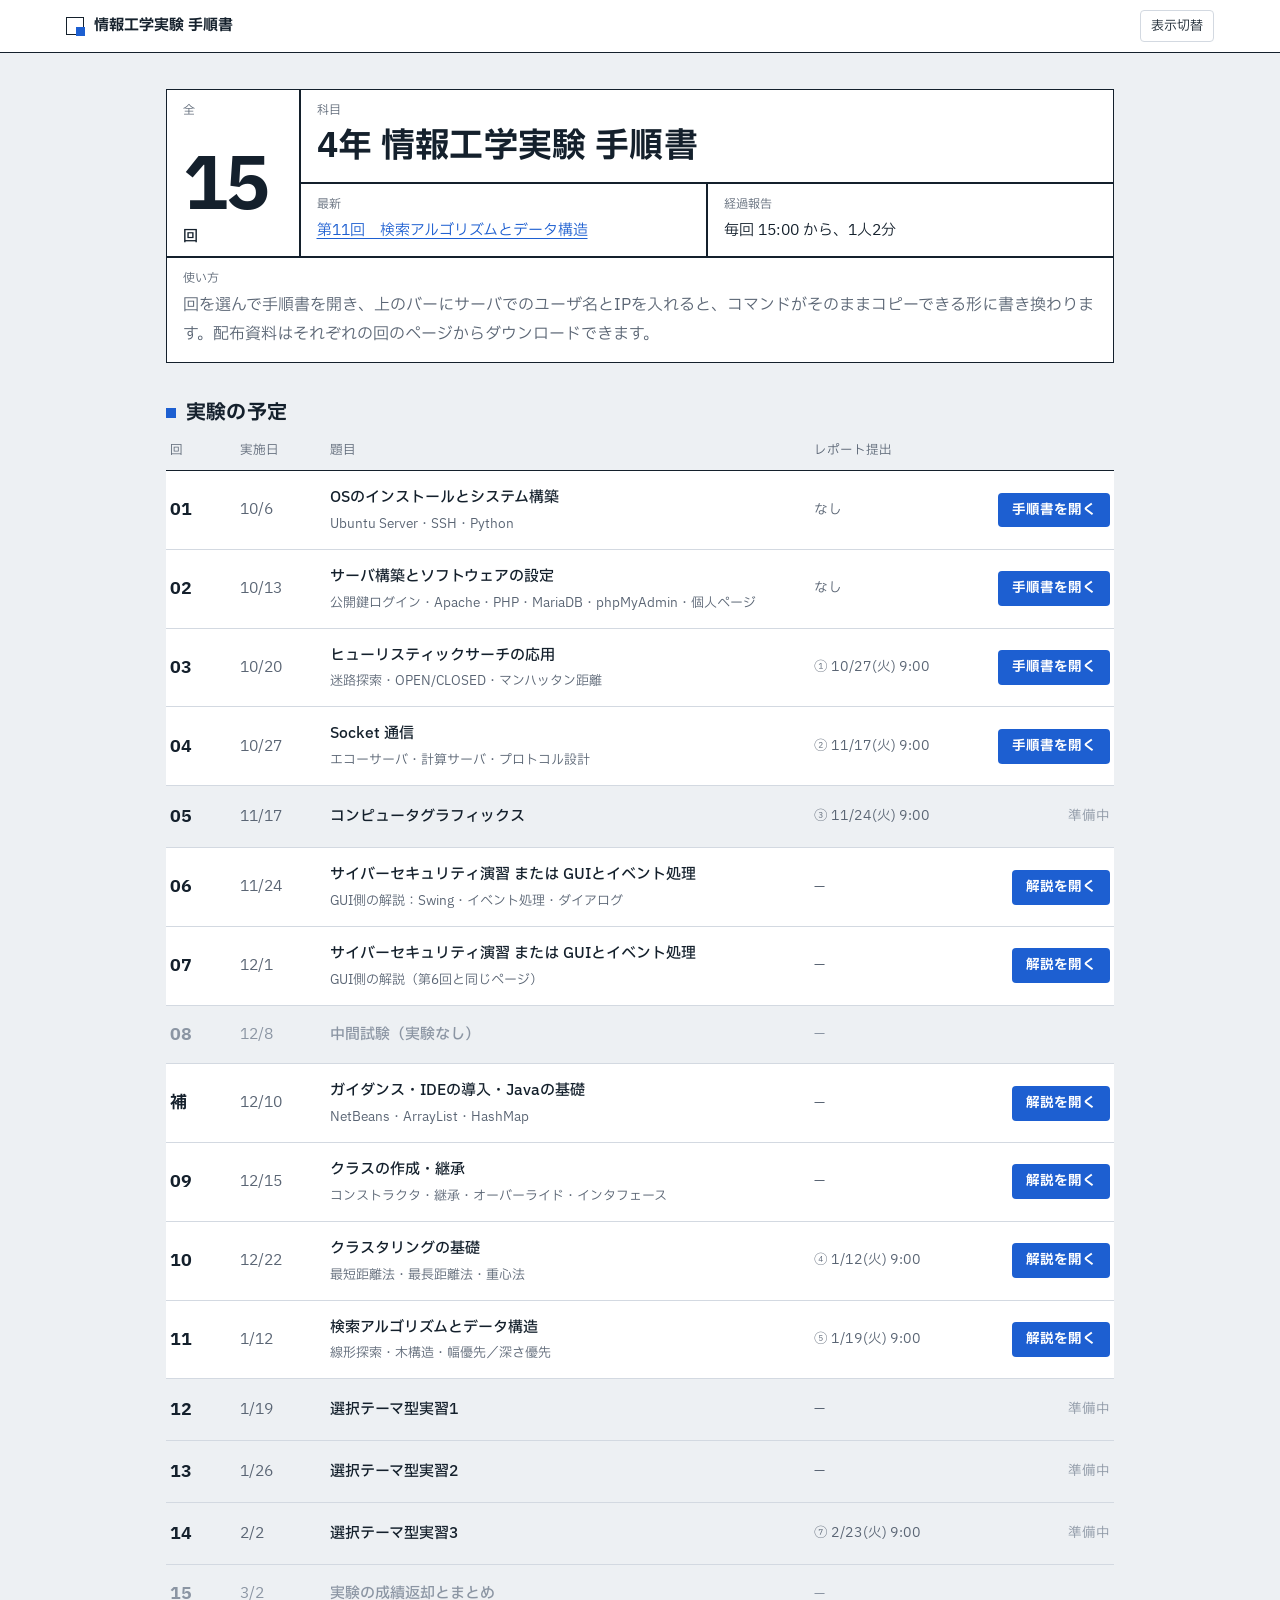
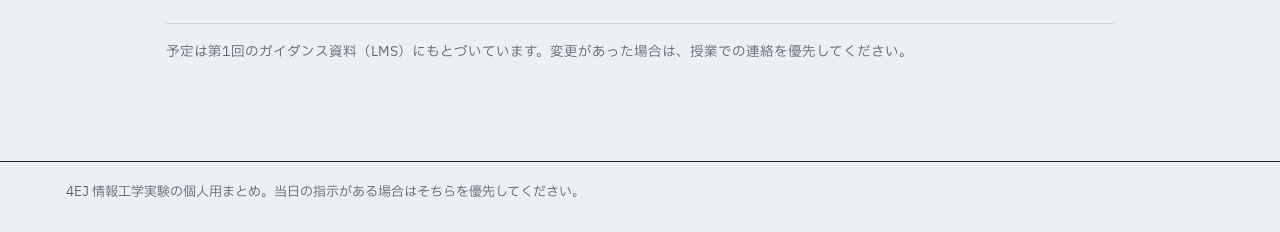
==== index.html @ 569abc3a "第2回につまずき解説を追加、第6〜11回の解説ページを追加 Co-Authored-By: Claude Opus 5.5 <noreply@anthropic.com> Claude-Session" ====
<!DOCTYPE html>
<html lang="ja">
<head>
<meta charset="utf-8">
<meta name="viewport" content="width=device-width, initial-scale=1, viewport-fit=cover">
<title>情報工学実験 手順書</title>
<meta name="description" content="4EJ 情報工学実験の各回の作業手順。コマンドをそのままコピーして進められます。">
<meta name="theme-color" content="#14202C">
<link rel="preconnect" href="https://fonts.googleapis.com"><link rel="preconnect" href="https://fonts.gstatic.com" crossorigin>
<link href="https://fonts.googleapis.com/css2?family=IBM+Plex+Mono:wght@400;500&family=IBM+Plex+Sans+JP:wght@400;500;700&display=swap" rel="stylesheet">
<link rel="stylesheet" href="assets/style.css?v=20261013d">
</head>
<body data-lab="home">
<a class="skip" href="#content">本文へ移動</a>
<header class="topbar"><div class="topbar-in">
  <a class="brand" href="./"><span class="brand-mark" aria-hidden="true"></span>情報工学実験 手順書</a>
  <div class="top-right"><button class="theme-btn" id="theme-btn" type="button">表示切替</button></div>
</div></header>

<main class="home" id="content">
  <section class="tb" aria-label="この手順書について">
    <div class="tb-no"><span class="tb-k">全</span><span class="tb-num">15<small>回</small></span></div>
    <div class="tb-title"><span class="tb-k">科目</span><h1>4年 情報工学実験 手順書</h1></div>
    <div class="tb-date"><span class="tb-k">最新</span><a href="lab11.html">第11回　検索アルゴリズムとデータ構造</a></div>
    <div class="tb-rep"><span class="tb-k">経過報告</span>毎回 15:00 から、1人2分</div>
    <div class="tb-sum"><span class="tb-k">使い方</span>回を選んで手順書を開き、上のバーにサーバでのユーザ名とIPを入れると、コマンドがそのままコピーできる形に書き換わります。配布資料はそれぞれの回のページからダウンロードできます。</div>
  </section>

  <h2 class="sec">実験の予定</h2>
  <div class="reg-head" aria-hidden="true"><span>回</span><span>実施日</span><span>題目</span><span>レポート提出</span><span></span></div>
  <ol class="register">
    <li><a class="reg-row" href="lab1.html"><span class="reg-no">01</span><span class="reg-date">10/6</span><span class="reg-title">OSのインストールとシステム構築<span class="reg-sub">Ubuntu Server・SSH・Python</span></span><span class="reg-rep">なし</span><span class="reg-go">手順書を開く</span></a></li>
    <li><a class="reg-row" href="lab2.html"><span class="reg-no">02</span><span class="reg-date">10/13</span><span class="reg-title">サーバ構築とソフトウェアの設定<span class="reg-sub">公開鍵ログイン・Apache・PHP・MariaDB・phpMyAdmin・個人ページ</span></span><span class="reg-rep">なし</span><span class="reg-go">手順書を開く</span></a></li>
    <li><a class="reg-row" href="lab3.html"><span class="reg-no">03</span><span class="reg-date">10/20</span><span class="reg-title">ヒューリスティックサーチの応用<span class="reg-sub">迷路探索・OPEN/CLOSED・マンハッタン距離</span></span><span class="reg-rep">① 10/27(火) 9:00</span><span class="reg-go">手順書を開く</span></a></li>
    <li><a class="reg-row" href="lab4.html"><span class="reg-no">04</span><span class="reg-date">10/27</span><span class="reg-title">Socket 通信<span class="reg-sub">エコーサーバ・計算サーバ・プロトコル設計</span></span><span class="reg-rep">② 11/17(火) 9:00</span><span class="reg-go">手順書を開く</span></a></li>
    <li><div class="reg-row"><span class="reg-no">05</span><span class="reg-date">11/17</span><span class="reg-title">コンピュータグラフィックス</span><span class="reg-rep">③ 11/24(火) 9:00</span><span class="reg-go soon">準備中</span></div></li>
    <li><a class="reg-row" href="lab6.html"><span class="reg-no">06</span><span class="reg-date">11/24</span><span class="reg-title">サイバーセキュリティ演習 または GUIとイベント処理<span class="reg-sub">GUI側の解説：Swing・イベント処理・ダイアログ</span></span><span class="reg-rep">—</span><span class="reg-go">解説を開く</span></a></li>
    <li><a class="reg-row" href="lab6.html"><span class="reg-no">07</span><span class="reg-date">12/1</span><span class="reg-title">サイバーセキュリティ演習 または GUIとイベント処理<span class="reg-sub">GUI側の解説（第6回と同じページ）</span></span><span class="reg-rep">—</span><span class="reg-go">解説を開く</span></a></li>
    <li><div class="reg-row off"><span class="reg-no">08</span><span class="reg-date">12/8</span><span class="reg-title">中間試験（実験なし）</span><span class="reg-rep">—</span><span class="reg-go soon"></span></div></li>
    <li><a class="reg-row" href="lab-hoko.html"><span class="reg-no">補</span><span class="reg-date">12/10</span><span class="reg-title">ガイダンス・IDEの導入・Javaの基礎<span class="reg-sub">NetBeans・ArrayList・HashMap</span></span><span class="reg-rep">—</span><span class="reg-go">解説を開く</span></a></li>
    <li><a class="reg-row" href="lab9.html"><span class="reg-no">09</span><span class="reg-date">12/15</span><span class="reg-title">クラスの作成・継承<span class="reg-sub">コンストラクタ・継承・オーバーライド・インタフェース</span></span><span class="reg-rep">—</span><span class="reg-go">解説を開く</span></a></li>
    <li><a class="reg-row" href="lab10.html"><span class="reg-no">10</span><span class="reg-date">12/22</span><span class="reg-title">クラスタリングの基礎<span class="reg-sub">最短距離法・最長距離法・重心法</span></span><span class="reg-rep">④ 1/12(火) 9:00</span><span class="reg-go">解説を開く</span></a></li>
    <li><a class="reg-row" href="lab11.html"><span class="reg-no">11</span><span class="reg-date">1/12</span><span class="reg-title">検索アルゴリズムとデータ構造<span class="reg-sub">線形探索・木構造・幅優先／深さ優先</span></span><span class="reg-rep">⑤ 1/19(火) 9:00</span><span class="reg-go">解説を開く</span></a></li>
    <li><div class="reg-row"><span class="reg-no">12</span><span class="reg-date">1/19</span><span class="reg-title">選択テーマ型実習1</span><span class="reg-rep">—</span><span class="reg-go soon">準備中</span></div></li>
    <li><div class="reg-row"><span class="reg-no">13</span><span class="reg-date">1/26</span><span class="reg-title">選択テーマ型実習2</span><span class="reg-rep">—</span><span class="reg-go soon">準備中</span></div></li>
    <li><div class="reg-row"><span class="reg-no">14</span><span class="reg-date">2/2</span><span class="reg-title">選択テーマ型実習3</span><span class="reg-rep">⑦ 2/23(火) 9:00</span><span class="reg-go soon">準備中</span></div></li>
    <li><div class="reg-row off"><span class="reg-no">15</span><span class="reg-date">3/2</span><span class="reg-title">実験の成績返却とまとめ</span><span class="reg-rep">—</span><span class="reg-go soon"></span></div></li>
  </ol>
  <p class="home-note">予定は第1回のガイダンス資料（LMS）にもとづいています。変更があった場合は、授業での連絡を優先してください。</p>
</main>

<footer class="site-foot"><div class="site-foot-in"><span>4EJ 情報工学実験の個人用まとめ。当日の指示がある場合はそちらを優先してください。</span></div></footer>
<script src="assets/app.js?v=20261013d"></script>
</body>
</html>
---- assets/style.css ----
/* 情報工学実験 手順書 — 共通スタイル
   モチーフ：図面の表題欄と実験ノート。線は製図インク、強調は製図用の青、
   書き換わる値だけを蛍光マーカーの黄で示す。 */

:root{
  --bg:#EDF0F3; --surface:#FFFFFF; --ink:#14202C; --sub:#5A6574; --faint:#8B95A3;
  --line:#D3D9E1; --rule:#14202C;
  --accent:#1D5FD1; --accent-soft:#E7EEFC;
  --mark:#FFE36E; --mark-ink:#14202C;
  --ok:#23845A; --ok-soft:#E3F3EA;
  --warn:#C23A2E; --warn-soft:#FBE9E7;
  --tip:#8A5D00; --tip-soft:#FFF5D6; --tip-line:#E3B341;
  --term:#111A24; --term-bar:#1A2633; --term-ink:#E6EDF5; --term-dim:#8D9BB0;
  --c-local:#F2B33D; --c-ssh:#8FB0FF; --c-win:#6FD3A0;
  --sans:"IBM Plex Sans JP","Hiragino Kaku Gothic ProN","Yu Gothic UI","Meiryo",system-ui,sans-serif;
  --mono:"IBM Plex Mono","BIZ UDGothic",Consolas,monospace;
  --radius:4px;
  color-scheme:light;
}
@media (prefers-color-scheme:dark){
  :root:not([data-theme="light"]){
    --bg:#0E141B; --surface:#151E28; --ink:#E5EBF2; --sub:#9AA6B6; --faint:#6C7889;
    --line:#273343; --rule:#C9D3DF;
    --accent:#86A9FF; --accent-soft:#1B2944;
    --ok:#5CC491; --ok-soft:#14301F;
    --warn:#F07C70; --warn-soft:#38201D;
    --tip:#F2C14E; --tip-soft:#2F2710; --tip-line:#8A6A1E;
    --term:#091017; --term-bar:#121B26;
    color-scheme:dark;
  }
}
:root[data-theme="dark"]{
  --bg:#0E141B; --surface:#151E28; --ink:#E5EBF2; --sub:#9AA6B6; --faint:#6C7889;
  --line:#273343; --rule:#C9D3DF;
  --accent:#86A9FF; --accent-soft:#1B2944;
  --ok:#5CC491; --ok-soft:#14301F;
  --warn:#F07C70; --warn-soft:#38201D;
  --tip:#F2C14E; --tip-soft:#2F2710; --tip-line:#8A6A1E;
  --term:#091017; --term-bar:#121B26;
  color-scheme:dark;
}

*,*::before,*::after{box-sizing:border-box}
html{scroll-padding-top:96px;-webkit-text-size-adjust:100%}
@media (prefers-reduced-motion:no-preference){html{scroll-behavior:smooth}}
body{margin:0;background:var(--bg);color:var(--ink);font-family:var(--sans);font-size:16px;line-height:1.85;font-feature-settings:"palt" 0;
  padding-bottom:env(safe-area-inset-bottom,0px)}
a{color:var(--accent);text-underline-offset:3px}
:focus-visible{outline:2px solid var(--accent);outline-offset:2px;border-radius:2px}
h1,h2,h3{line-height:1.4;letter-spacing:.01em}
p{margin:.6em 0}
.skip{position:absolute;left:-9999px;top:0}
.skip:focus{left:16px;top:8px;z-index:50;background:var(--surface);padding:6px 12px}

/* ── 上部バー ─────────────────────────── */
.topbar{position:sticky;top:0;z-index:20;background:var(--surface);border-bottom:1.5px solid var(--rule);padding-top:env(safe-area-inset-top,0px)}
.topbar-in{max-width:1180px;margin:0 auto;padding:10px 16px;display:flex;flex-wrap:wrap;align-items:center;gap:10px 22px}
.brand{display:flex;align-items:center;gap:10px;font-weight:700;color:var(--ink);text-decoration:none;font-size:15px;white-space:nowrap}
.brand-mark{width:18px;height:18px;border:1.5px solid var(--rule);position:relative;flex:none}
.brand-mark::after{content:"";position:absolute;right:-1.5px;bottom:-1.5px;width:9px;height:9px;background:var(--accent)}
.fields{display:flex;flex-wrap:wrap;gap:8px 16px}
.fields label{display:flex;align-items:center;gap:8px;font-size:13px;color:var(--sub)}
.fields input{font-family:var(--mono);font-size:14px;width:152px;padding:5px 9px;border:1.5px solid var(--line);border-radius:var(--radius);background:var(--bg);color:var(--ink)}
.fields input:focus{outline:none;border-color:var(--accent);background:var(--surface)}
.fields input:not(:placeholder-shown){background:var(--mark);color:var(--mark-ink);border-color:var(--mark)}
.top-right{margin-left:auto;display:flex;align-items:center;gap:14px}
.prog{display:flex;align-items:center;gap:8px;font-size:13px;color:var(--sub);font-variant-numeric:tabular-nums}
.prog-track{width:96px;height:4px;background:var(--line)}
.prog-fill{height:100%;width:0;background:var(--ok);transition:width .25s}
.theme-btn{font:inherit;font-size:13px;color:var(--ink);background:none;border:1.5px solid var(--line);border-radius:var(--radius);padding:3px 10px;cursor:pointer}
.theme-btn:hover{border-color:var(--ink)}

/* ── 2カラム ─────────────────────────── */
.layout{max-width:1180px;margin:0 auto;padding:0 16px;display:grid;grid-template-columns:1fr;gap:0 48px}
@media (min-width:1040px){.layout{grid-template-columns:232px minmax(0,1fr)}}
main{min-width:0;max-width:780px;padding:32px 0 80px}

.rail{display:none}
@media (min-width:1040px){
  .rail{display:block}
  .rail-in{position:sticky;top:92px;max-height:calc(100vh - 110px);overflow:auto;padding:32px 0 24px}
}
.rail-title{font-size:12.5px;color:var(--sub);margin:0 0 8px;font-weight:700}
#toc{list-style:none;margin:0;padding:0;border-left:1.5px solid var(--line)}
#toc li a{display:grid;grid-template-columns:28px 1fr;gap:4px;padding:5px 0 5px 12px;margin-left:-1.5px;border-left:1.5px solid transparent;color:var(--sub);text-decoration:none;font-size:13.5px;line-height:1.5}
#toc li a:hover{color:var(--ink)}
#toc .tn{font-variant-numeric:tabular-nums;color:var(--faint)}
#toc li.active a{border-left-color:var(--accent);color:var(--ink);font-weight:700}
#toc li.active .tn{color:var(--accent)}
#toc li.done a{color:var(--faint);text-decoration:line-through;text-decoration-color:var(--line)}
#toc li.done .tn{color:var(--ok)}
.rail-extra{list-style:none;margin:18px 0 0;padding:14px 0 0;border-top:1.5px solid var(--line);font-size:13.5px}
.rail-extra a{color:var(--sub);text-decoration:none;display:block;padding:3px 0}
.rail-extra a:hover{color:var(--ink)}

/* 狭い画面では目次を本文の上に折りたたんで出す */
.toc-inline{margin:0 0 28px;border:1.5px solid var(--line);background:var(--surface);border-radius:var(--radius)}
.toc-inline summary{cursor:pointer;padding:10px 16px;font-weight:700;font-size:15px}
.toc-inline ol{margin:0;padding:4px 16px 14px 2.6em;font-size:14.5px}
.toc-inline li.done a{color:var(--faint);text-decoration:line-through}
@media (min-width:1040px){.toc-inline{display:none}}

/* ── 表題欄 ─────────────────────────── */
.tb{display:grid;grid-template-columns:132px 1fr 1fr;grid-template-areas:"no title title" "no date rep" "sum sum sum";
  gap:1.5px;background:var(--rule);border:1.5px solid var(--rule);margin:0 0 36px}
.tb>*{background:var(--surface);padding:12px 16px;min-width:0}
.tb-k{display:block;font-size:12px;color:var(--sub);line-height:1.4;margin-bottom:4px}
.tb-no{grid-area:no;display:flex;flex-direction:column;justify-content:space-between}
.tb-num{font-size:72px;font-weight:700;line-height:.9;letter-spacing:-.04em;font-variant-numeric:tabular-nums}
.tb-num small{display:block;font-size:15px;font-weight:500;letter-spacing:0;margin-top:10px;line-height:1}
.tb-title{grid-area:title}
.tb-title h1{font-size:clamp(24px,3.6vw,34px);margin:0;font-weight:700}
.tb-date{grid-area:date}.tb-rep{grid-area:rep}.tb-sum{grid-area:sum;color:var(--sub)}
.tb-date,.tb-rep{font-size:15px}
@media (max-width:620px){
  .tb{grid-template-columns:96px 1fr;grid-template-areas:"no title" "date date" "rep rep" "sum sum"}
  .tb-num{font-size:52px}
}

/* ── 見出しと汎用ブロック ─────────────────── */
.sec{font-size:20px;margin:0 0 12px;display:flex;align-items:center;gap:10px}
.sec::before{content:"";width:10px;height:10px;background:var(--accent);flex:none}
.panel{background:var(--surface);border:1.5px solid var(--line);border-radius:var(--radius);padding:20px 22px;margin:0 0 28px}
.panel>:first-child{margin-top:0}
.panel ul{margin:8px 0;padding-left:1.3em}
.panel li{margin:4px 0}

.legend{display:flex;flex-wrap:wrap;gap:8px 18px;margin:14px 0 4px;font-size:13.5px;color:var(--sub)}
.where{display:inline-flex;align-items:center;gap:7px;font-size:13px;font-weight:500}
.where::before{content:"";width:9px;height:9px;border-radius:50%;flex:none}
.w-local::before{background:var(--c-local)}.w-ssh::before{background:var(--c-ssh)}.w-win::before{background:var(--c-win)}
.legend .where{color:var(--ink)}
.legend .w-local::before{box-shadow:0 0 0 1.5px #B9821A inset}
.legend .w-ssh::before{box-shadow:0 0 0 1.5px #4F74D9 inset}
.legend .w-win::before{box-shadow:0 0 0 1.5px #2E9A63 inset}

.box{border-radius:var(--radius);padding:12px 16px;margin:14px 0;font-size:15px;border:1.5px solid}
.box strong{display:block;margin-bottom:2px}
.warn{background:var(--warn-soft);border-color:var(--warn)}.warn strong{color:var(--warn)}
.tip{background:var(--tip-soft);border-color:var(--tip-line)}.tip strong{color:var(--tip)}
.ok{background:var(--ok-soft);border-color:var(--ok)}.ok strong{color:var(--ok)}

.why{font-size:14.5px;color:var(--sub);border-left:2px solid var(--line);padding:1px 0 1px 12px;margin:12px 0}

kbd{font-family:var(--mono);font-size:12.5px;border:1px solid var(--line);border-bottom-width:2.5px;border-radius:3px;padding:0 5px;background:var(--bg);color:var(--ink);white-space:nowrap}
code.i{font-family:var(--mono);font-size:.875em;background:var(--bg);border:1px solid var(--line);border-radius:3px;padding:0 4px;word-break:break-all}

.tbl{overflow-x:auto;margin:12px 0}
table{border-collapse:collapse;width:100%;font-size:14.5px;min-width:480px}
th,td{border-bottom:1px solid var(--line);padding:8px 10px;text-align:left;vertical-align:top}
th{font-weight:700;font-size:13px;color:var(--sub);border-bottom:1.5px solid var(--rule)}
tbody tr:last-child td{border-bottom:0}

details{margin:14px 0;border:1.5px dashed var(--line);border-radius:var(--radius);padding:8px 14px}
details summary{cursor:pointer;font-weight:700;font-size:15px}
details[open] summary{margin-bottom:6px}

/* ── 配布資料 ─────────────────────────── */
.files{margin:0 0 40px}
.file-list{list-style:none;margin:0;padding:0;border-top:1.5px solid var(--rule)}
.file{display:grid;grid-template-columns:48px minmax(0,1fr) auto;align-items:center;gap:6px 16px;padding:14px 4px;border-bottom:1px solid var(--line)}
.ftype{width:40px;height:48px;border:1.5px solid var(--rule);display:flex;align-items:flex-end;justify-content:center;padding-bottom:5px;font-size:11px;font-weight:700;position:relative;background:var(--surface)}
.ftype::before{content:"";position:absolute;top:-1.5px;right:-1.5px;width:12px;height:12px;background:var(--bg);border-left:1.5px solid var(--rule);border-bottom:1.5px solid var(--rule)}
.ftype.pdf{color:var(--warn)}.ftype.zip{color:var(--accent)}
.fname{font-weight:700;color:var(--ink);text-decoration:none}
.fname:hover{color:var(--accent);text-decoration:underline}
.fdesc{display:block;font-size:13.5px;color:var(--sub);line-height:1.6}
.fsize{font-size:12.5px;color:var(--faint);font-variant-numeric:tabular-nums;white-space:nowrap}
.factions{display:flex;gap:8px;align-items:center}
.fbtn{font-size:13.5px;font-weight:700;text-decoration:none;padding:6px 14px;border-radius:var(--radius);border:1.5px solid var(--accent);color:var(--accent);white-space:nowrap}
.fbtn.primary{background:var(--accent);color:var(--surface)}
.fbtn:hover{filter:brightness(1.08)}
@media (max-width:620px){.file{grid-template-columns:48px minmax(0,1fr)}.factions{grid-column:2}}
.files-note{font-size:13.5px;color:var(--sub);margin-top:10px}

/* 手順中の小さなダウンロード欄 */
.dl{display:flex;align-items:center;gap:12px;flex-wrap:wrap;border:1.5px solid var(--line);border-radius:var(--radius);padding:10px 14px;margin:12px 0}
.dl a.btn{font-weight:700;font-size:14px;text-decoration:none;color:var(--surface);background:var(--accent);padding:5px 14px;border-radius:var(--radius)}
.dl .meta{font-size:13.5px;color:var(--sub)}

/* ── パート見出し・図 ─────────────────────── */
h2.part{font-size:24px;margin:56px 0 8px;padding-top:18px;border-top:1.5px solid var(--rule)}
.part-lead{max-width:66ch;margin:6px 0 16px}
.diagram{display:flex;flex-wrap:wrap;align-items:center;gap:10px;margin:16px 0 30px}
.d-box{flex:1 1 230px;background:var(--surface);border:1.5px solid var(--rule);padding:12px 14px}
.d-title{font-weight:700;margin-bottom:6px;font-size:14.5px}
.d-key{font-family:var(--mono);font-size:13px;padding:6px 9px;margin:6px 0;word-break:break-all;border-left:4px solid}
.d-key small{display:block;font-family:var(--sans);font-size:12.5px;color:var(--sub)}
.d-key.priv{background:var(--warn-soft);border-color:var(--warn)}
.d-key.pub{background:var(--accent-soft);border-color:var(--accent)}
.d-arrow{flex:0 0 auto;font-size:13px;font-weight:700;color:var(--accent);text-align:center;padding:4px 8px}
.d-arrow::after{content:"";display:block;margin:4px auto 0;width:0;height:0;border-left:12px solid var(--accent);border-top:8px solid transparent;border-bottom:8px solid transparent}
@media (max-width:560px){.d-arrow::after{border-left:8px solid transparent;border-right:8px solid transparent;border-top:12px solid var(--accent);border-bottom:0}}

/* ── 手順 ─────────────────────────── */
.step{background:var(--surface);border:1.5px solid var(--line);border-radius:var(--radius);padding:22px 24px 24px;margin:0 0 22px;position:relative}
.step-head{display:flex;gap:16px;align-items:flex-start;margin-bottom:6px}
.num{flex:none;width:42px;height:42px;display:grid;place-items:center;border:1.5px solid var(--rule);font-weight:700;font-size:18px;font-variant-numeric:tabular-nums;background:var(--surface)}
.step.done{border-color:var(--ok)}
.step.done .num{background:var(--ok);border-color:var(--ok);color:var(--surface)}
.step h2{font-size:20px;margin:0}
.slide{display:inline-block;margin-top:4px;font-size:12.5px;color:var(--sub)}
.slide::before{content:"対応：";color:var(--faint)}
.done-toggle{margin-left:auto;flex:none;display:flex;align-items:center;gap:6px;font-size:13px;color:var(--sub);cursor:pointer;user-select:none;padding:4px 0 0}
.done-toggle input{width:18px;height:18px;accent-color:var(--ok);margin:0}
.step h3{font-size:16px;margin:24px 0 4px}
.step ul,.step ol{margin:8px 0;padding-left:1.4em}
.step li{margin:3px 0}
.step.special{border-color:var(--rule)}
.step.special .num{background:var(--ink);color:var(--surface);border-color:var(--ink)}
@media (max-width:560px){.step{padding:18px 16px 20px}.step-head{gap:12px}.done-toggle span{display:none}}

/* ── コード（端末） ─────────────────────── */
.code{margin:12px 0 16px;border-radius:var(--radius);overflow:hidden;background:var(--term)}
.code-top{display:flex;align-items:center;gap:10px;padding:6px 6px 6px 12px;background:var(--term-bar);border-bottom:1px solid rgba(255,255,255,.06)}
.code-top .where{color:var(--term-dim);font-weight:400}
.copy{margin-left:auto;font:inherit;font-size:12.5px;font-weight:700;color:var(--term-ink);background:rgba(255,255,255,.08);border:1px solid rgba(255,255,255,.14);border-radius:3px;padding:3px 12px;cursor:pointer}
.copy:hover{background:rgba(255,255,255,.16)}
.copy.ok{color:#0B1A12;background:var(--c-win);border-color:var(--c-win)}
.code pre{margin:0;padding:12px 16px 14px;overflow-x:auto;font-family:var(--mono);font-size:14px;line-height:1.7;color:var(--term-ink);white-space:pre;tab-size:4}
.code .ph{color:var(--mark-ink);background:var(--mark);border-radius:2px;padding:0 2px}

/* ── 報告例 ─────────────────────────── */
.report{border-left:4px solid var(--tip-line);background:var(--tip-soft);padding:12px 18px;font-size:15px}
.report p:first-child{margin-top:0}.report p:last-child{margin-bottom:0}

/* ── フッター ─────────────────────────── */
.site-foot{border-top:1.5px solid var(--rule);margin-top:24px}
.site-foot-in{max-width:1180px;margin:0 auto;padding:18px 16px 28px;display:flex;flex-wrap:wrap;gap:8px 24px;font-size:13px;color:var(--sub)}
.site-foot a{color:var(--sub)}

/* ── 一覧ページ ─────────────────────────── */
.home{max-width:980px;margin:0 auto;padding:36px 16px 64px}
.reg-head,.reg-row{display:grid;grid-template-columns:56px 76px minmax(0,1fr) 150px 132px;gap:0 14px;align-items:center}
.reg-head{font-size:12.5px;color:var(--sub);padding:0 4px 8px;border-bottom:1.5px solid var(--rule)}
.register{list-style:none;margin:0;padding:0}
.reg-row{padding:13px 4px;border-bottom:1px solid var(--line);color:var(--ink);text-decoration:none;font-size:15px}
.reg-no{font-weight:700;font-variant-numeric:tabular-nums;font-size:17px}
.reg-date{font-variant-numeric:tabular-nums;color:var(--sub)}
.reg-title{font-weight:500}
.reg-sub{display:block;font-size:13px;color:var(--sub);font-weight:400}
.reg-rep{font-size:13.5px;color:var(--sub)}
.reg-go{justify-self:end;font-size:13.5px;font-weight:700;padding:5px 14px;border-radius:var(--radius);white-space:nowrap}
a.reg-row .reg-go{background:var(--accent);color:var(--surface)}
a.reg-row{background:var(--surface)}
a.reg-row:hover .reg-title{color:var(--accent);text-decoration:underline;text-underline-offset:3px}
.reg-row .reg-go.soon{color:var(--faint);font-weight:400;padding-right:0}
.reg-row.off{color:var(--faint)}
.reg-row.off .reg-date,.reg-row.off .reg-rep{color:var(--faint)}
@media (max-width:760px){
  .reg-head{display:none}
  .reg-row{grid-template-columns:44px minmax(0,1fr) auto;grid-template-areas:"no title go" "no meta go";gap:2px 12px}
  .reg-no{grid-area:no;align-self:start}
  .reg-title{grid-area:title}
  .reg-date,.reg-rep{grid-area:meta;font-size:13px}
  .reg-rep{display:none}
  .reg-go{grid-area:go}
}
.home-note{font-size:13.5px;color:var(--sub);margin-top:16px}
.mark{background:var(--mark);color:var(--mark-ink);padding:0 3px;border-radius:2px}
.note{display:block;font-size:13.5px;color:var(--sub)}

/* ── 一覧へ戻る ─────────────────────── */
.back{display:inline-flex;align-items:center;gap:8px;font-size:14px;font-weight:700;color:var(--surface);background:var(--ink);text-decoration:none;padding:6px 14px 6px 12px;border-radius:var(--radius);white-space:nowrap}
.back::before{content:"";width:7px;height:7px;border-left:2px solid currentColor;border-bottom:2px solid currentColor;transform:rotate(45deg);margin-right:1px}
.back:hover{background:var(--accent)}
@media (max-width:620px){.brand-sub{display:none}}
.crumb{display:flex;flex-wrap:wrap;gap:4px 8px;font-size:13.5px;color:var(--sub);margin:0 0 12px}
.crumb a{color:var(--accent)}
.pager{display:grid;grid-template-columns:1fr auto 1fr;gap:12px;align-items:stretch;margin:40px 0 0;padding-top:24px;border-top:1.5px solid var(--rule)}
.pager-item{display:block;border:1.5px solid var(--line);background:var(--surface);border-radius:var(--radius);padding:10px 14px;color:var(--ink);text-decoration:none;font-weight:700;font-size:14.5px;line-height:1.5}
.pager-item:last-child{text-align:right}
a.pager-item:hover{border-color:var(--accent);color:var(--accent)}
.pager-item.empty{color:var(--faint);font-weight:400;background:transparent;border-style:dashed}
.pager-k{display:block;font-size:12px;font-weight:400;color:var(--sub)}
.pager-home{display:flex;align-items:center;justify-content:center;padding:0 22px;background:var(--ink);color:var(--surface);font-weight:700;text-decoration:none;border-radius:var(--radius);font-size:15px;white-space:nowrap}
.pager-home:hover{background:var(--accent)}
@media (max-width:620px){.pager{grid-template-columns:1fr 1fr}.pager-home{grid-column:1/-1;grid-row:1;padding:12px}}
@media (max-width:620px){.topbar{position:static}html{scroll-padding-top:16px}}

/* ── 補足の手順 ─────────────────────── */
.xtag{display:inline-block;margin-top:4px;font-size:12px;font-weight:700;line-height:1.6;color:var(--tip);background:var(--tip-soft);border:1px solid var(--tip-line);padding:0 8px;border-radius:3px}
.step.extra{border-style:dashed;border-color:var(--tip-line)}
.step.extra .num{border-style:dashed;border-color:var(--tip-line);color:var(--tip)}
.step.extra.done .num{border-style:solid;color:var(--surface)}
#toc .tx{display:inline-block;margin-left:6px;font-size:11px;font-weight:700;color:var(--tip);text-decoration:none}
.rail-prog{font-weight:400;color:var(--faint);margin-left:4px;font-variant-numeric:tabular-nums}
.rail-track{width:100%;margin:0 0 12px}
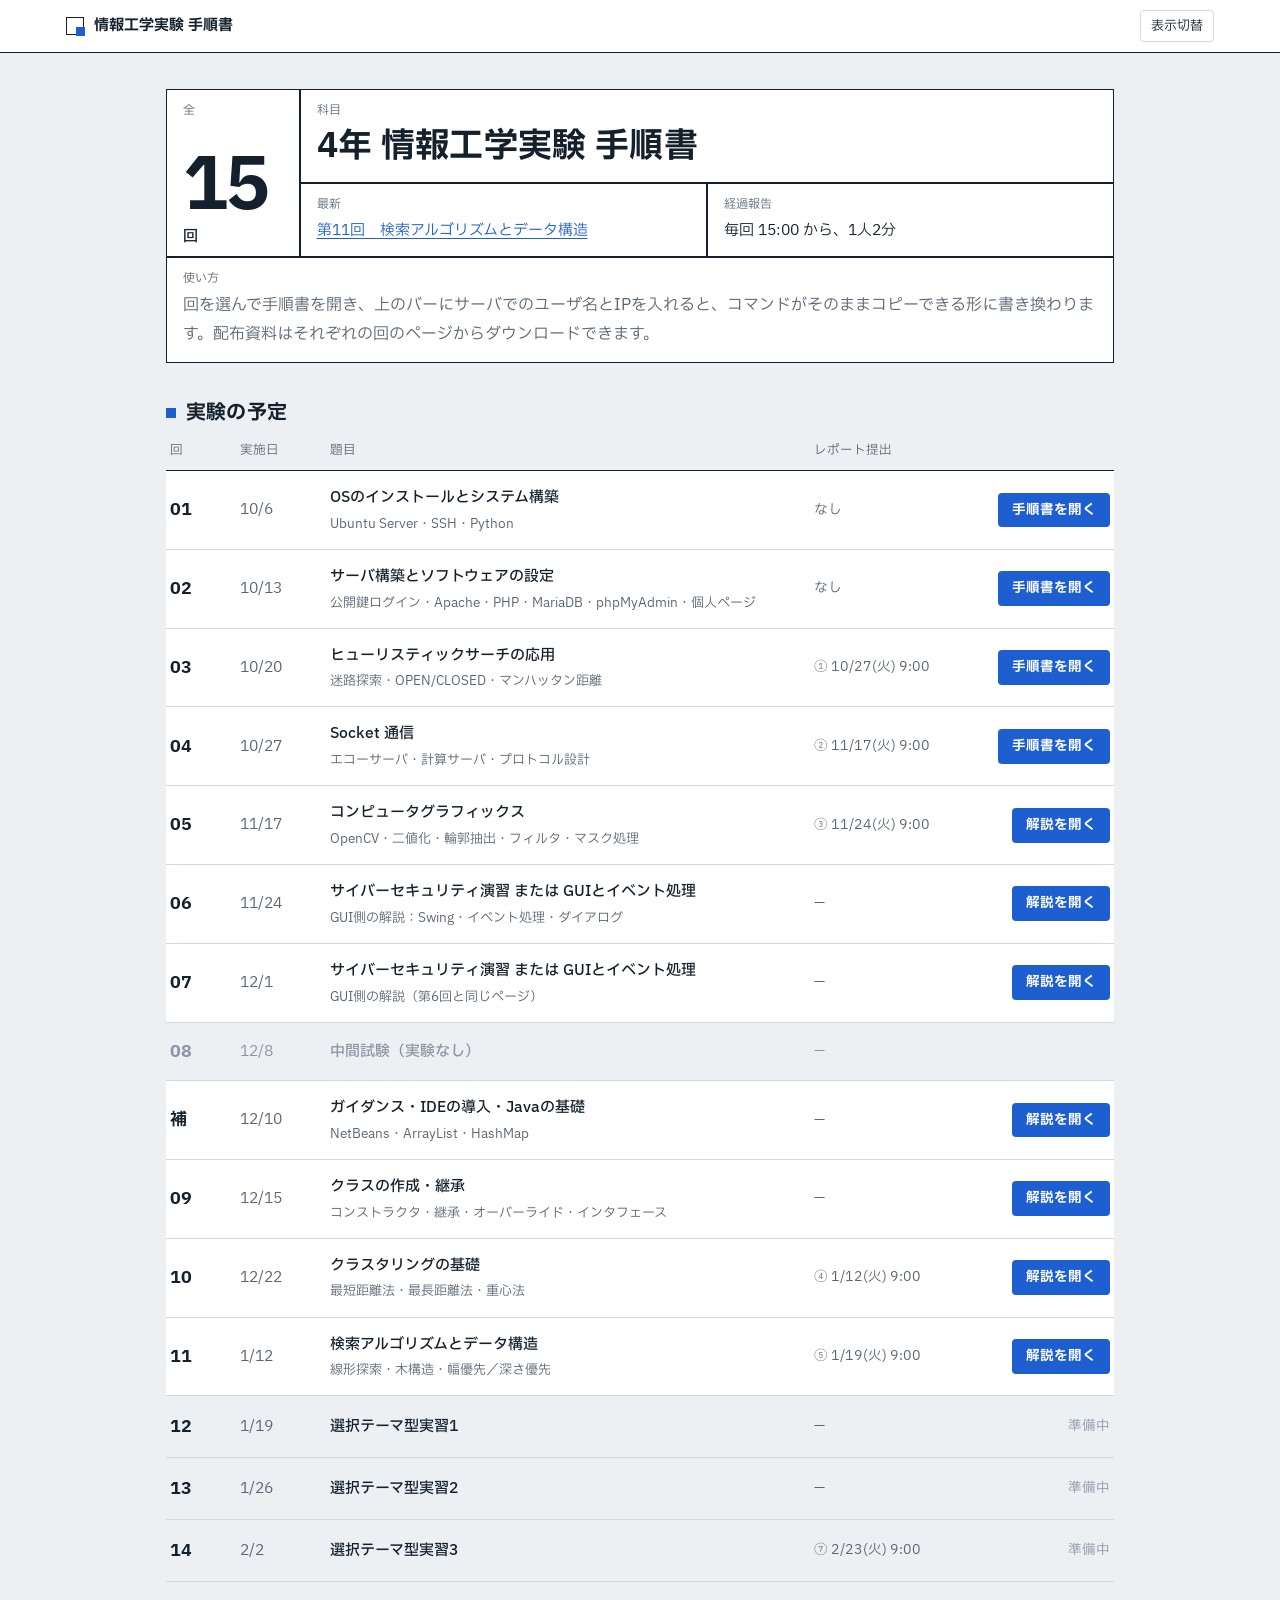
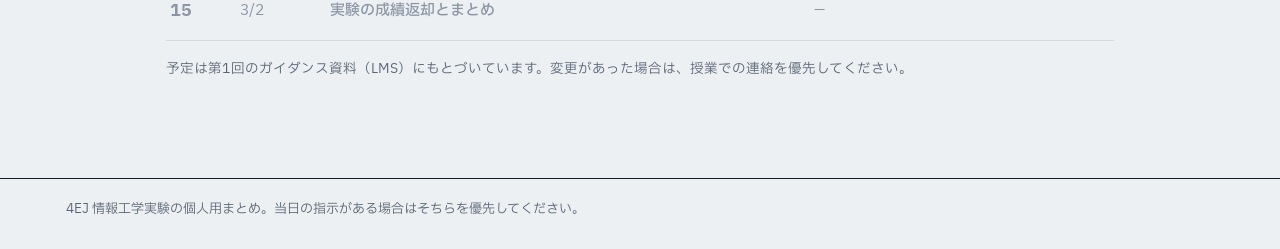
==== commit d568ccbd: "第5回の解説を追加、第2回のつまずきを各手順内のトグルに移動 Co-Authored-By: Claude Opus 5.5 <noreply@anthropic.com> Claude-Sessio" ====
--- a/index.html
+++ b/index.html
@@ -8,7 +8,7 @@
 <meta name="theme-color" content="#14202C">
 <link rel="preconnect" href="https://fonts.googleapis.com"><link rel="preconnect" href="https://fonts.gstatic.com" crossorigin>
 <link href="https://fonts.googleapis.com/css2?family=IBM+Plex+Mono:wght@400;500&family=IBM+Plex+Sans+JP:wght@400;500;700&display=swap" rel="stylesheet">
-<link rel="stylesheet" href="assets/style.css?v=20261013d">
+<link rel="stylesheet" href="assets/style.css?v=20261013f">
 </head>
 <body data-lab="home">
 <a class="skip" href="#content">本文へ移動</a>
@@ -33,7 +33,7 @@
     <li><a class="reg-row" href="lab2.html"><span class="reg-no">02</span><span class="reg-date">10/13</span><span class="reg-title">サーバ構築とソフトウェアの設定<span class="reg-sub">公開鍵ログイン・Apache・PHP・MariaDB・phpMyAdmin・個人ページ</span></span><span class="reg-rep">なし</span><span class="reg-go">手順書を開く</span></a></li>
     <li><a class="reg-row" href="lab3.html"><span class="reg-no">03</span><span class="reg-date">10/20</span><span class="reg-title">ヒューリスティックサーチの応用<span class="reg-sub">迷路探索・OPEN/CLOSED・マンハッタン距離</span></span><span class="reg-rep">① 10/27(火) 9:00</span><span class="reg-go">手順書を開く</span></a></li>
     <li><a class="reg-row" href="lab4.html"><span class="reg-no">04</span><span class="reg-date">10/27</span><span class="reg-title">Socket 通信<span class="reg-sub">エコーサーバ・計算サーバ・プロトコル設計</span></span><span class="reg-rep">② 11/17(火) 9:00</span><span class="reg-go">手順書を開く</span></a></li>
-    <li><div class="reg-row"><span class="reg-no">05</span><span class="reg-date">11/17</span><span class="reg-title">コンピュータグラフィックス</span><span class="reg-rep">③ 11/24(火) 9:00</span><span class="reg-go soon">準備中</span></div></li>
+    <li><a class="reg-row" href="lab5.html"><span class="reg-no">05</span><span class="reg-date">11/17</span><span class="reg-title">コンピュータグラフィックス<span class="reg-sub">OpenCV・二値化・輪郭抽出・フィルタ・マスク処理</span></span><span class="reg-rep">③ 11/24(火) 9:00</span><span class="reg-go">解説を開く</span></a></li>
     <li><a class="reg-row" href="lab6.html"><span class="reg-no">06</span><span class="reg-date">11/24</span><span class="reg-title">サイバーセキュリティ演習 または GUIとイベント処理<span class="reg-sub">GUI側の解説：Swing・イベント処理・ダイアログ</span></span><span class="reg-rep">—</span><span class="reg-go">解説を開く</span></a></li>
     <li><a class="reg-row" href="lab6.html"><span class="reg-no">07</span><span class="reg-date">12/1</span><span class="reg-title">サイバーセキュリティ演習 または GUIとイベント処理<span class="reg-sub">GUI側の解説（第6回と同じページ）</span></span><span class="reg-rep">—</span><span class="reg-go">解説を開く</span></a></li>
     <li><div class="reg-row off"><span class="reg-no">08</span><span class="reg-date">12/8</span><span class="reg-title">中間試験（実験なし）</span><span class="reg-rep">—</span><span class="reg-go soon"></span></div></li>
@@ -50,6 +50,6 @@
 </main>
 
 <footer class="site-foot"><div class="site-foot-in"><span>4EJ 情報工学実験の個人用まとめ。当日の指示がある場合はそちらを優先してください。</span></div></footer>
-<script src="assets/app.js?v=20261013d"></script>
+<script src="assets/app.js?v=20261013f"></script>
 </body>
 </html>
--- a/assets/style.css
+++ b/assets/style.css
@@ -286,3 +286,16 @@
 #toc .tx{display:inline-block;margin-left:6px;font-size:11px;font-weight:700;color:var(--tip);text-decoration:none}
 .rail-prog{font-weight:400;color:var(--faint);margin-left:4px;font-variant-numeric:tabular-nums}
 .rail-track{width:100%;margin:0 0 12px}
+/* つまずきトグル */
+details.pitfall{border:1.5px solid var(--warn);border-radius:var(--radius);background:var(--warn-soft);padding:0;margin:14px 0;scroll-margin-top:80px}
+details.pitfall>summary{list-style:none;padding:11px 14px;font-weight:700;font-size:15px;display:flex;gap:10px;align-items:baseline;line-height:1.5}
+details.pitfall>summary::-webkit-details-marker{display:none}
+details.pitfall>summary::after{content:"開く";margin-left:auto;flex:none;font-size:12.5px;font-weight:500;color:var(--sub)}
+details.pitfall[open]>summary::after{content:"閉じる"}
+details.pitfall[open]>summary{margin:0;border-bottom:1.5px solid var(--warn)}
+details.pitfall>:not(summary){margin-left:14px;margin-right:14px}
+details.pitfall>:last-child{margin-bottom:14px}
+details.pitfall .pf-tag{flex:none;font-size:12px;font-weight:700;color:#fff;background:var(--warn);border-radius:4px;padding:1px 7px}
+details.pitfall .pf-tag.pf-extra{background:var(--tip)}
+details.pitfall:has(.pf-extra){border-color:var(--tip-line);background:var(--tip-soft)}
+details.pitfall:has(.pf-extra)[open]>summary{border-bottom-color:var(--tip-line)}
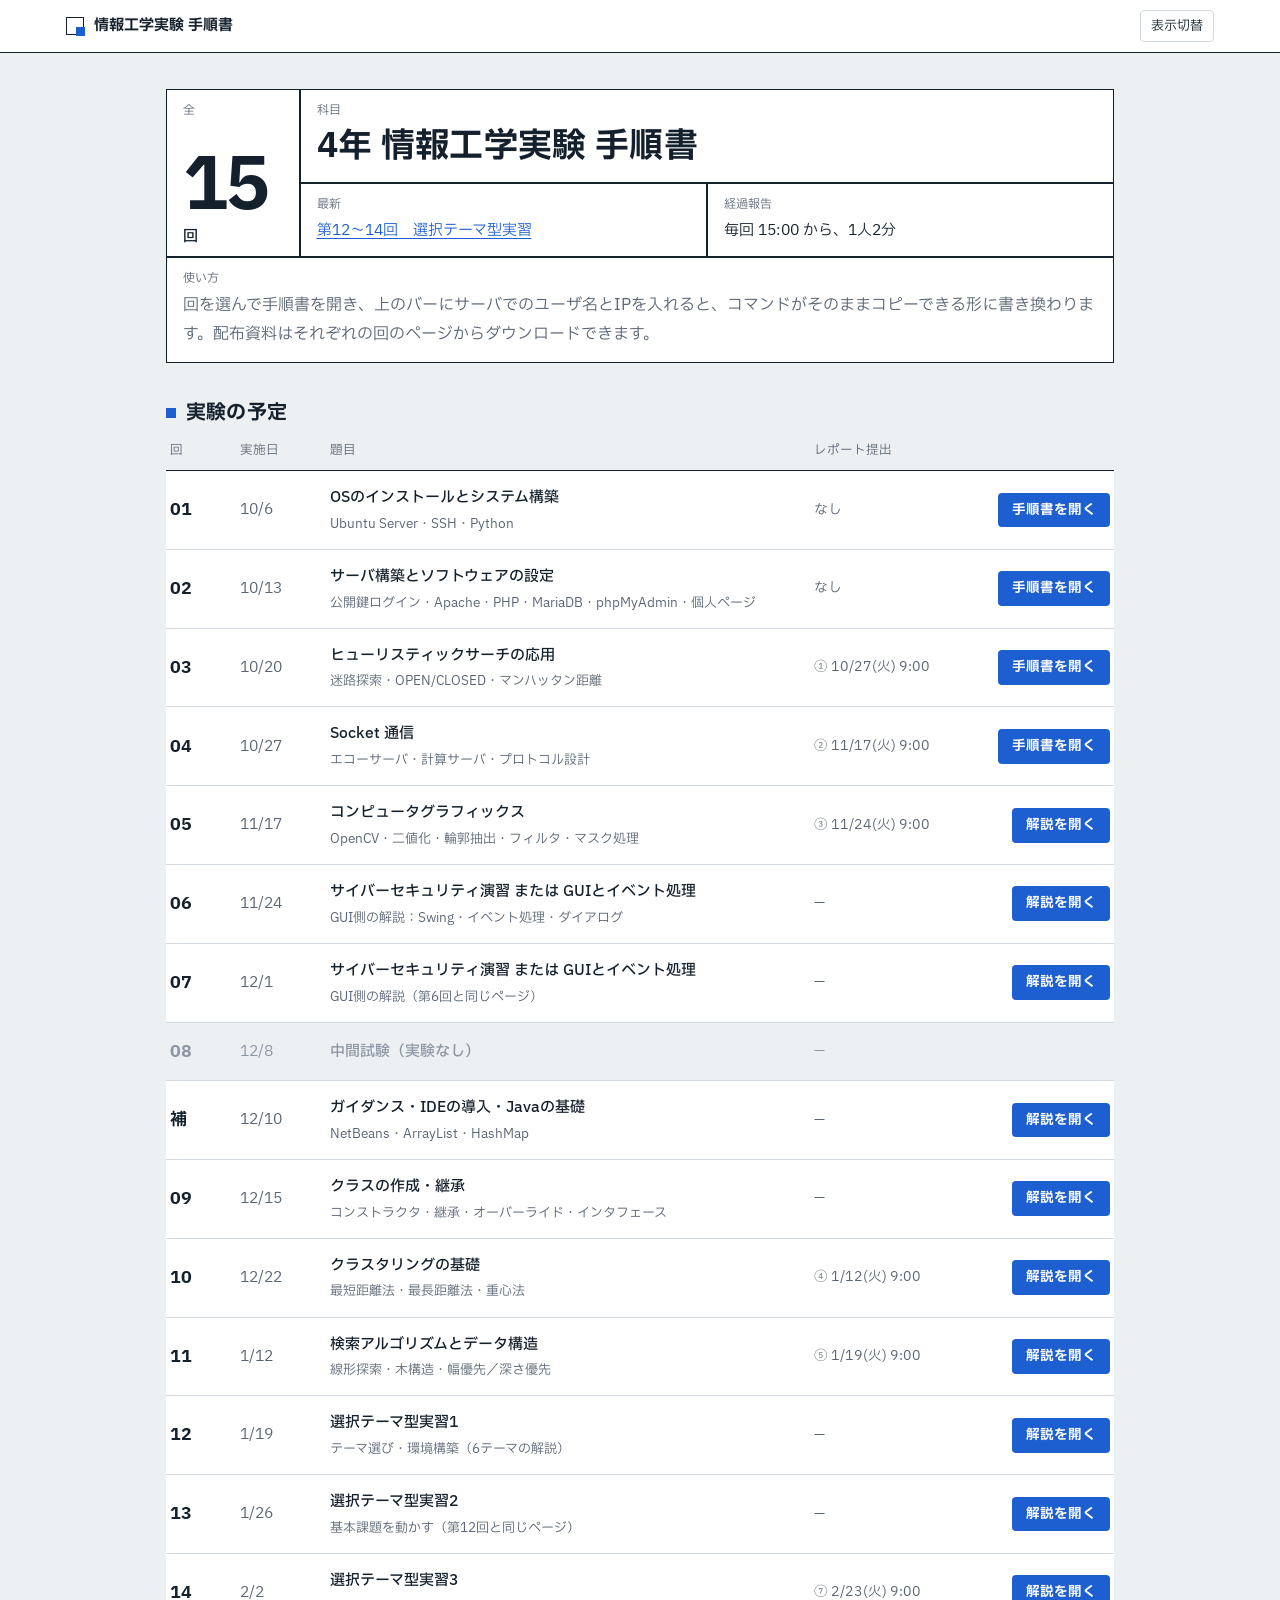
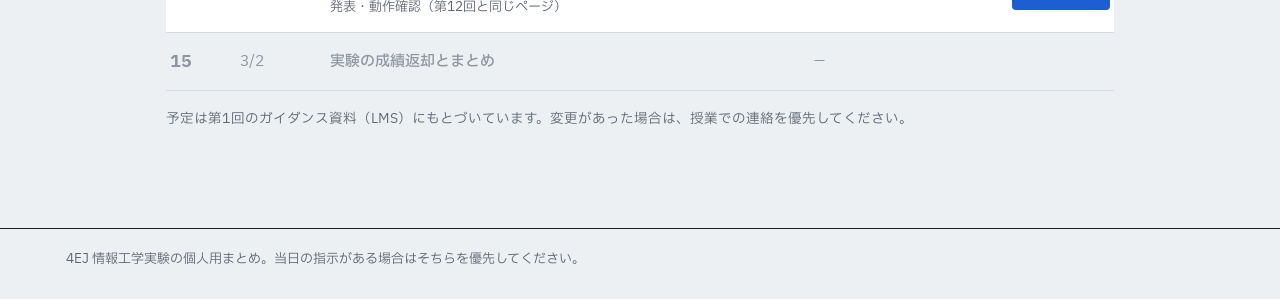
==== commit 6b6741ac: "第12〜14回 選択テーマ型実習の解説を追加 Co-Authored-By: Claude Opus 5.5 <noreply@anthropic.com> Claude-Session: https" ====
--- a/index.html
+++ b/index.html
@@ -8,7 +8,7 @@
 <meta name="theme-color" content="#14202C">
 <link rel="preconnect" href="https://fonts.googleapis.com"><link rel="preconnect" href="https://fonts.gstatic.com" crossorigin>
 <link href="https://fonts.googleapis.com/css2?family=IBM+Plex+Mono:wght@400;500&family=IBM+Plex+Sans+JP:wght@400;500;700&display=swap" rel="stylesheet">
-<link rel="stylesheet" href="assets/style.css?v=20261013f">
+<link rel="stylesheet" href="assets/style.css?v=20261013g">
 </head>
 <body data-lab="home">
 <a class="skip" href="#content">本文へ移動</a>
@@ -21,7 +21,7 @@
   <section class="tb" aria-label="この手順書について">
     <div class="tb-no"><span class="tb-k">全</span><span class="tb-num">15<small>回</small></span></div>
     <div class="tb-title"><span class="tb-k">科目</span><h1>4年 情報工学実験 手順書</h1></div>
-    <div class="tb-date"><span class="tb-k">最新</span><a href="lab11.html">第11回　検索アルゴリズムとデータ構造</a></div>
+    <div class="tb-date"><span class="tb-k">最新</span><a href="lab12.html">第12〜14回　選択テーマ型実習</a></div>
     <div class="tb-rep"><span class="tb-k">経過報告</span>毎回 15:00 から、1人2分</div>
     <div class="tb-sum"><span class="tb-k">使い方</span>回を選んで手順書を開き、上のバーにサーバでのユーザ名とIPを入れると、コマンドがそのままコピーできる形に書き換わります。配布資料はそれぞれの回のページからダウンロードできます。</div>
   </section>
@@ -41,15 +41,15 @@
     <li><a class="reg-row" href="lab9.html"><span class="reg-no">09</span><span class="reg-date">12/15</span><span class="reg-title">クラスの作成・継承<span class="reg-sub">コンストラクタ・継承・オーバーライド・インタフェース</span></span><span class="reg-rep">—</span><span class="reg-go">解説を開く</span></a></li>
     <li><a class="reg-row" href="lab10.html"><span class="reg-no">10</span><span class="reg-date">12/22</span><span class="reg-title">クラスタリングの基礎<span class="reg-sub">最短距離法・最長距離法・重心法</span></span><span class="reg-rep">④ 1/12(火) 9:00</span><span class="reg-go">解説を開く</span></a></li>
     <li><a class="reg-row" href="lab11.html"><span class="reg-no">11</span><span class="reg-date">1/12</span><span class="reg-title">検索アルゴリズムとデータ構造<span class="reg-sub">線形探索・木構造・幅優先／深さ優先</span></span><span class="reg-rep">⑤ 1/19(火) 9:00</span><span class="reg-go">解説を開く</span></a></li>
-    <li><div class="reg-row"><span class="reg-no">12</span><span class="reg-date">1/19</span><span class="reg-title">選択テーマ型実習1</span><span class="reg-rep">—</span><span class="reg-go soon">準備中</span></div></li>
-    <li><div class="reg-row"><span class="reg-no">13</span><span class="reg-date">1/26</span><span class="reg-title">選択テーマ型実習2</span><span class="reg-rep">—</span><span class="reg-go soon">準備中</span></div></li>
-    <li><div class="reg-row"><span class="reg-no">14</span><span class="reg-date">2/2</span><span class="reg-title">選択テーマ型実習3</span><span class="reg-rep">⑦ 2/23(火) 9:00</span><span class="reg-go soon">準備中</span></div></li>
+    <li><a class="reg-row" href="lab12.html"><span class="reg-no">12</span><span class="reg-date">1/19</span><span class="reg-title">選択テーマ型実習1<span class="reg-sub">テーマ選び・環境構築（6テーマの解説）</span></span><span class="reg-rep">—</span><span class="reg-go">解説を開く</span></a></li>
+    <li><a class="reg-row" href="lab12.html"><span class="reg-no">13</span><span class="reg-date">1/26</span><span class="reg-title">選択テーマ型実習2<span class="reg-sub">基本課題を動かす（第12回と同じページ）</span></span><span class="reg-rep">—</span><span class="reg-go">解説を開く</span></a></li>
+    <li><a class="reg-row" href="lab12.html"><span class="reg-no">14</span><span class="reg-date">2/2</span><span class="reg-title">選択テーマ型実習3<span class="reg-sub">発表・動作確認（第12回と同じページ）</span></span><span class="reg-rep">⑦ 2/23(火) 9:00</span><span class="reg-go">解説を開く</span></a></li>
     <li><div class="reg-row off"><span class="reg-no">15</span><span class="reg-date">3/2</span><span class="reg-title">実験の成績返却とまとめ</span><span class="reg-rep">—</span><span class="reg-go soon"></span></div></li>
   </ol>
   <p class="home-note">予定は第1回のガイダンス資料（LMS）にもとづいています。変更があった場合は、授業での連絡を優先してください。</p>
 </main>
 
 <footer class="site-foot"><div class="site-foot-in"><span>4EJ 情報工学実験の個人用まとめ。当日の指示がある場合はそちらを優先してください。</span></div></footer>
-<script src="assets/app.js?v=20261013f"></script>
+<script src="assets/app.js?v=20261013g"></script>
 </body>
 </html>
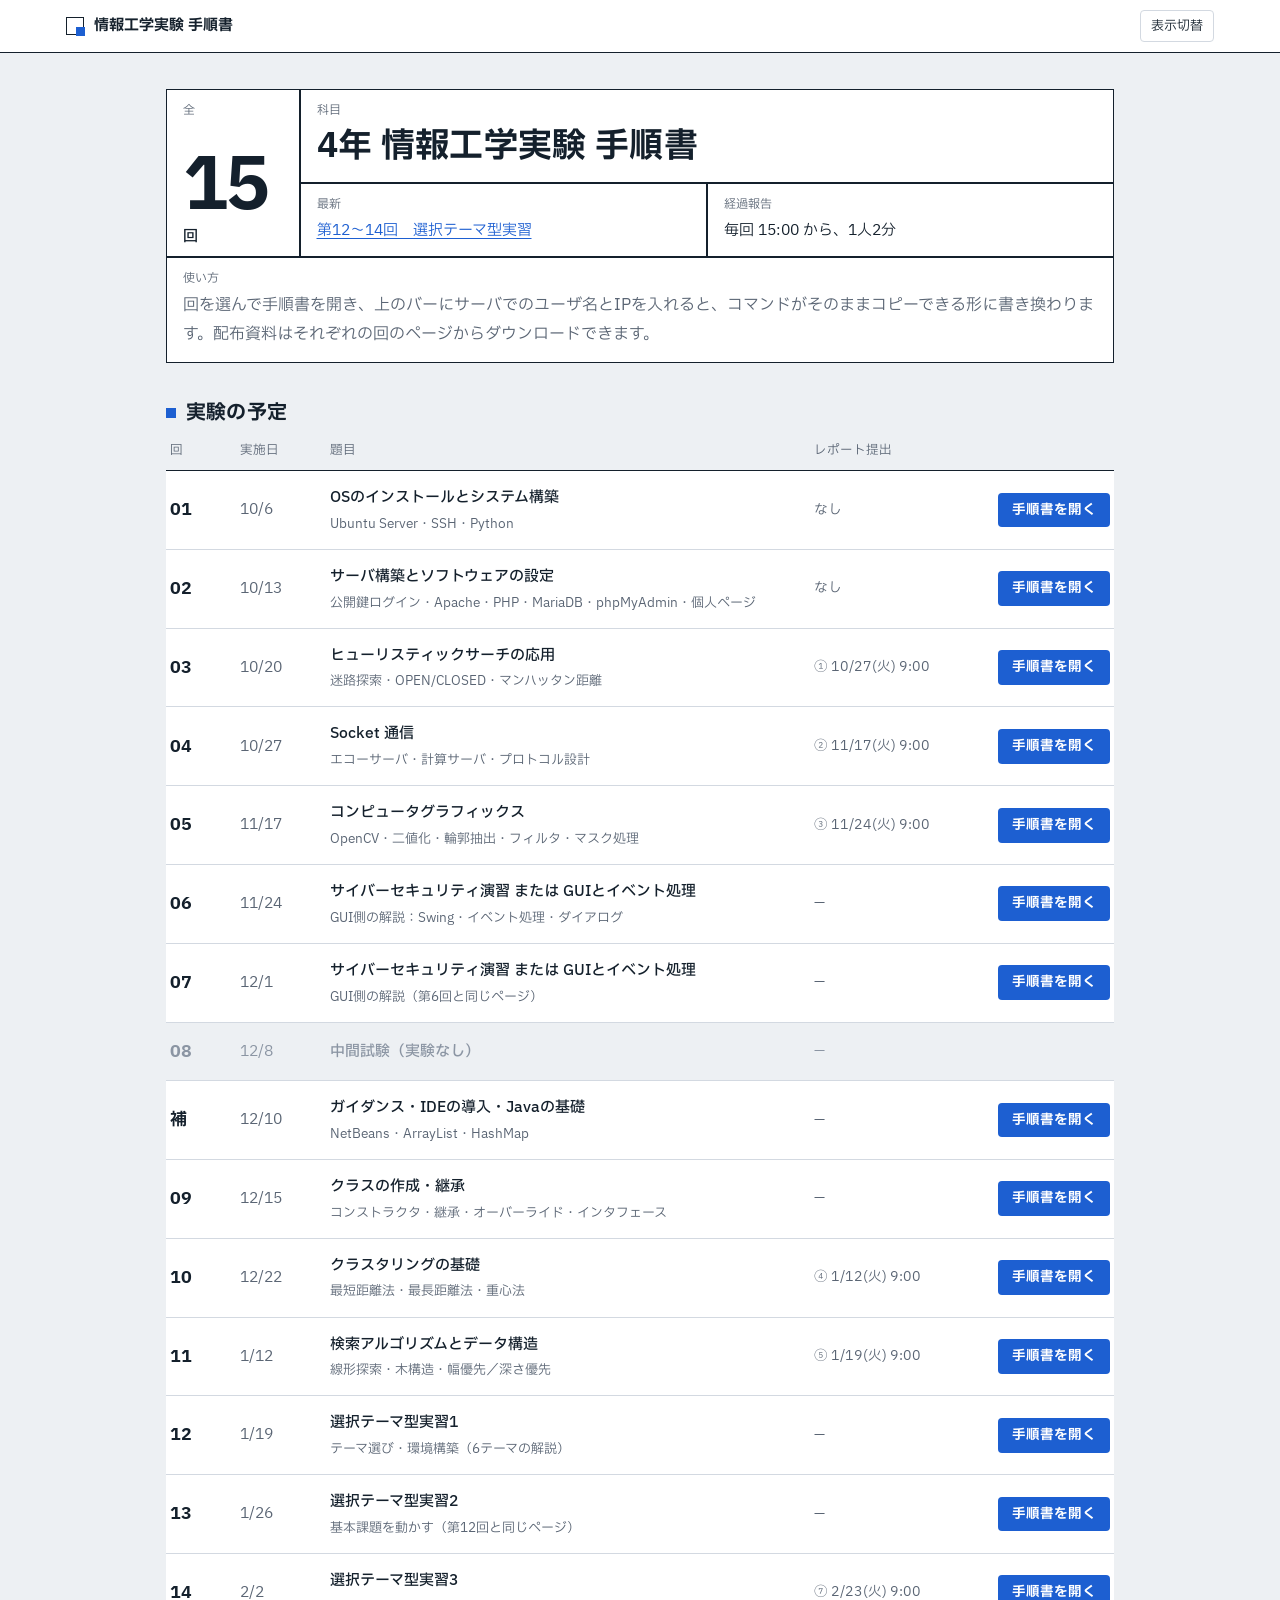
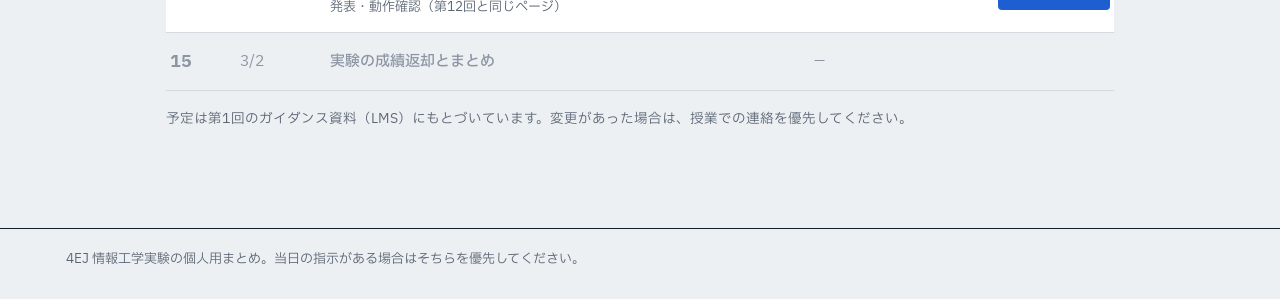
==== commit eadd4e2f: "一覧のリンク表記を「手順書を開く」にそろえる Co-Authored-By: Claude Opus 5.5 <noreply@anthropic.com> Claude-Session: https" ====
--- a/index.html
+++ b/index.html
@@ -8,7 +8,7 @@
 <meta name="theme-color" content="#14202C">
 <link rel="preconnect" href="https://fonts.googleapis.com"><link rel="preconnect" href="https://fonts.gstatic.com" crossorigin>
 <link href="https://fonts.googleapis.com/css2?family=IBM+Plex+Mono:wght@400;500&family=IBM+Plex+Sans+JP:wght@400;500;700&display=swap" rel="stylesheet">
-<link rel="stylesheet" href="assets/style.css?v=20261013g">
+<link rel="stylesheet" href="assets/style.css?v=20261013j">
 </head>
 <body data-lab="home">
 <a class="skip" href="#content">本文へ移動</a>
@@ -33,23 +33,23 @@
     <li><a class="reg-row" href="lab2.html"><span class="reg-no">02</span><span class="reg-date">10/13</span><span class="reg-title">サーバ構築とソフトウェアの設定<span class="reg-sub">公開鍵ログイン・Apache・PHP・MariaDB・phpMyAdmin・個人ページ</span></span><span class="reg-rep">なし</span><span class="reg-go">手順書を開く</span></a></li>
     <li><a class="reg-row" href="lab3.html"><span class="reg-no">03</span><span class="reg-date">10/20</span><span class="reg-title">ヒューリスティックサーチの応用<span class="reg-sub">迷路探索・OPEN/CLOSED・マンハッタン距離</span></span><span class="reg-rep">① 10/27(火) 9:00</span><span class="reg-go">手順書を開く</span></a></li>
     <li><a class="reg-row" href="lab4.html"><span class="reg-no">04</span><span class="reg-date">10/27</span><span class="reg-title">Socket 通信<span class="reg-sub">エコーサーバ・計算サーバ・プロトコル設計</span></span><span class="reg-rep">② 11/17(火) 9:00</span><span class="reg-go">手順書を開く</span></a></li>
-    <li><a class="reg-row" href="lab5.html"><span class="reg-no">05</span><span class="reg-date">11/17</span><span class="reg-title">コンピュータグラフィックス<span class="reg-sub">OpenCV・二値化・輪郭抽出・フィルタ・マスク処理</span></span><span class="reg-rep">③ 11/24(火) 9:00</span><span class="reg-go">解説を開く</span></a></li>
-    <li><a class="reg-row" href="lab6.html"><span class="reg-no">06</span><span class="reg-date">11/24</span><span class="reg-title">サイバーセキュリティ演習 または GUIとイベント処理<span class="reg-sub">GUI側の解説：Swing・イベント処理・ダイアログ</span></span><span class="reg-rep">—</span><span class="reg-go">解説を開く</span></a></li>
-    <li><a class="reg-row" href="lab6.html"><span class="reg-no">07</span><span class="reg-date">12/1</span><span class="reg-title">サイバーセキュリティ演習 または GUIとイベント処理<span class="reg-sub">GUI側の解説（第6回と同じページ）</span></span><span class="reg-rep">—</span><span class="reg-go">解説を開く</span></a></li>
+    <li><a class="reg-row" href="lab5.html"><span class="reg-no">05</span><span class="reg-date">11/17</span><span class="reg-title">コンピュータグラフィックス<span class="reg-sub">OpenCV・二値化・輪郭抽出・フィルタ・マスク処理</span></span><span class="reg-rep">③ 11/24(火) 9:00</span><span class="reg-go">手順書を開く</span></a></li>
+    <li><a class="reg-row" href="lab6.html"><span class="reg-no">06</span><span class="reg-date">11/24</span><span class="reg-title">サイバーセキュリティ演習 または GUIとイベント処理<span class="reg-sub">GUI側の解説：Swing・イベント処理・ダイアログ</span></span><span class="reg-rep">—</span><span class="reg-go">手順書を開く</span></a></li>
+    <li><a class="reg-row" href="lab6.html"><span class="reg-no">07</span><span class="reg-date">12/1</span><span class="reg-title">サイバーセキュリティ演習 または GUIとイベント処理<span class="reg-sub">GUI側の解説（第6回と同じページ）</span></span><span class="reg-rep">—</span><span class="reg-go">手順書を開く</span></a></li>
     <li><div class="reg-row off"><span class="reg-no">08</span><span class="reg-date">12/8</span><span class="reg-title">中間試験（実験なし）</span><span class="reg-rep">—</span><span class="reg-go soon"></span></div></li>
-    <li><a class="reg-row" href="lab-hoko.html"><span class="reg-no">補</span><span class="reg-date">12/10</span><span class="reg-title">ガイダンス・IDEの導入・Javaの基礎<span class="reg-sub">NetBeans・ArrayList・HashMap</span></span><span class="reg-rep">—</span><span class="reg-go">解説を開く</span></a></li>
-    <li><a class="reg-row" href="lab9.html"><span class="reg-no">09</span><span class="reg-date">12/15</span><span class="reg-title">クラスの作成・継承<span class="reg-sub">コンストラクタ・継承・オーバーライド・インタフェース</span></span><span class="reg-rep">—</span><span class="reg-go">解説を開く</span></a></li>
-    <li><a class="reg-row" href="lab10.html"><span class="reg-no">10</span><span class="reg-date">12/22</span><span class="reg-title">クラスタリングの基礎<span class="reg-sub">最短距離法・最長距離法・重心法</span></span><span class="reg-rep">④ 1/12(火) 9:00</span><span class="reg-go">解説を開く</span></a></li>
-    <li><a class="reg-row" href="lab11.html"><span class="reg-no">11</span><span class="reg-date">1/12</span><span class="reg-title">検索アルゴリズムとデータ構造<span class="reg-sub">線形探索・木構造・幅優先／深さ優先</span></span><span class="reg-rep">⑤ 1/19(火) 9:00</span><span class="reg-go">解説を開く</span></a></li>
-    <li><a class="reg-row" href="lab12.html"><span class="reg-no">12</span><span class="reg-date">1/19</span><span class="reg-title">選択テーマ型実習1<span class="reg-sub">テーマ選び・環境構築（6テーマの解説）</span></span><span class="reg-rep">—</span><span class="reg-go">解説を開く</span></a></li>
-    <li><a class="reg-row" href="lab12.html"><span class="reg-no">13</span><span class="reg-date">1/26</span><span class="reg-title">選択テーマ型実習2<span class="reg-sub">基本課題を動かす（第12回と同じページ）</span></span><span class="reg-rep">—</span><span class="reg-go">解説を開く</span></a></li>
-    <li><a class="reg-row" href="lab12.html"><span class="reg-no">14</span><span class="reg-date">2/2</span><span class="reg-title">選択テーマ型実習3<span class="reg-sub">発表・動作確認（第12回と同じページ）</span></span><span class="reg-rep">⑦ 2/23(火) 9:00</span><span class="reg-go">解説を開く</span></a></li>
+    <li><a class="reg-row" href="lab-hoko.html"><span class="reg-no">補</span><span class="reg-date">12/10</span><span class="reg-title">ガイダンス・IDEの導入・Javaの基礎<span class="reg-sub">NetBeans・ArrayList・HashMap</span></span><span class="reg-rep">—</span><span class="reg-go">手順書を開く</span></a></li>
+    <li><a class="reg-row" href="lab9.html"><span class="reg-no">09</span><span class="reg-date">12/15</span><span class="reg-title">クラスの作成・継承<span class="reg-sub">コンストラクタ・継承・オーバーライド・インタフェース</span></span><span class="reg-rep">—</span><span class="reg-go">手順書を開く</span></a></li>
+    <li><a class="reg-row" href="lab10.html"><span class="reg-no">10</span><span class="reg-date">12/22</span><span class="reg-title">クラスタリングの基礎<span class="reg-sub">最短距離法・最長距離法・重心法</span></span><span class="reg-rep">④ 1/12(火) 9:00</span><span class="reg-go">手順書を開く</span></a></li>
+    <li><a class="reg-row" href="lab11.html"><span class="reg-no">11</span><span class="reg-date">1/12</span><span class="reg-title">検索アルゴリズムとデータ構造<span class="reg-sub">線形探索・木構造・幅優先／深さ優先</span></span><span class="reg-rep">⑤ 1/19(火) 9:00</span><span class="reg-go">手順書を開く</span></a></li>
+    <li><a class="reg-row" href="lab12.html"><span class="reg-no">12</span><span class="reg-date">1/19</span><span class="reg-title">選択テーマ型実習1<span class="reg-sub">テーマ選び・環境構築（6テーマの解説）</span></span><span class="reg-rep">—</span><span class="reg-go">手順書を開く</span></a></li>
+    <li><a class="reg-row" href="lab12.html"><span class="reg-no">13</span><span class="reg-date">1/26</span><span class="reg-title">選択テーマ型実習2<span class="reg-sub">基本課題を動かす（第12回と同じページ）</span></span><span class="reg-rep">—</span><span class="reg-go">手順書を開く</span></a></li>
+    <li><a class="reg-row" href="lab12.html"><span class="reg-no">14</span><span class="reg-date">2/2</span><span class="reg-title">選択テーマ型実習3<span class="reg-sub">発表・動作確認（第12回と同じページ）</span></span><span class="reg-rep">⑦ 2/23(火) 9:00</span><span class="reg-go">手順書を開く</span></a></li>
     <li><div class="reg-row off"><span class="reg-no">15</span><span class="reg-date">3/2</span><span class="reg-title">実験の成績返却とまとめ</span><span class="reg-rep">—</span><span class="reg-go soon"></span></div></li>
   </ol>
   <p class="home-note">予定は第1回のガイダンス資料（LMS）にもとづいています。変更があった場合は、授業での連絡を優先してください。</p>
 </main>
 
 <footer class="site-foot"><div class="site-foot-in"><span>4EJ 情報工学実験の個人用まとめ。当日の指示がある場合はそちらを優先してください。</span></div></footer>
-<script src="assets/app.js?v=20261013g"></script>
+<script src="assets/app.js?v=20261013j"></script>
 </body>
 </html>
--- a/assets/style.css
+++ b/assets/style.css
@@ -299,3 +299,14 @@
 details.pitfall .pf-tag.pf-extra{background:var(--tip)}
 details.pitfall:has(.pf-extra){border-color:var(--tip-line);background:var(--tip-soft)}
 details.pitfall:has(.pf-extra)[open]>summary{border-bottom-color:var(--tip-line)}
+/* 実行結果の例 */
+.out-top{display:flex;align-items:center;gap:8px;padding:6px 12px;font-size:12.5px;color:var(--term-dim);background:var(--term-bar);border-top:1px solid rgba(255,255,255,.07)}
+.out-top::before{content:"";width:7px;height:7px;border-radius:50%;border:1.5px solid var(--term-dim)}
+.code pre.out{font-size:13px;line-height:1.6;color:var(--term-ink);opacity:.82;background:rgba(0,0,0,.16);padding:10px 16px 12px}
+/* 完了チェック（手順の最後） */
+.step-foot{margin-top:20px;padding-top:14px;border-top:1.5px dashed var(--line);display:flex;justify-content:flex-end}
+.step-foot .done-toggle{margin:0;padding:8px 16px 8px 12px;border:1.5px solid var(--line);border-radius:999px;background:var(--surface);font-size:14px;font-weight:500;color:var(--ink)}
+.step-foot .done-toggle:hover{border-color:var(--ok)}
+.step-foot .done-toggle span{display:inline}
+.step.done .step-foot .done-toggle{border-color:var(--ok);color:var(--ok)}
+.code.result-only .out-top{border-top:0}
